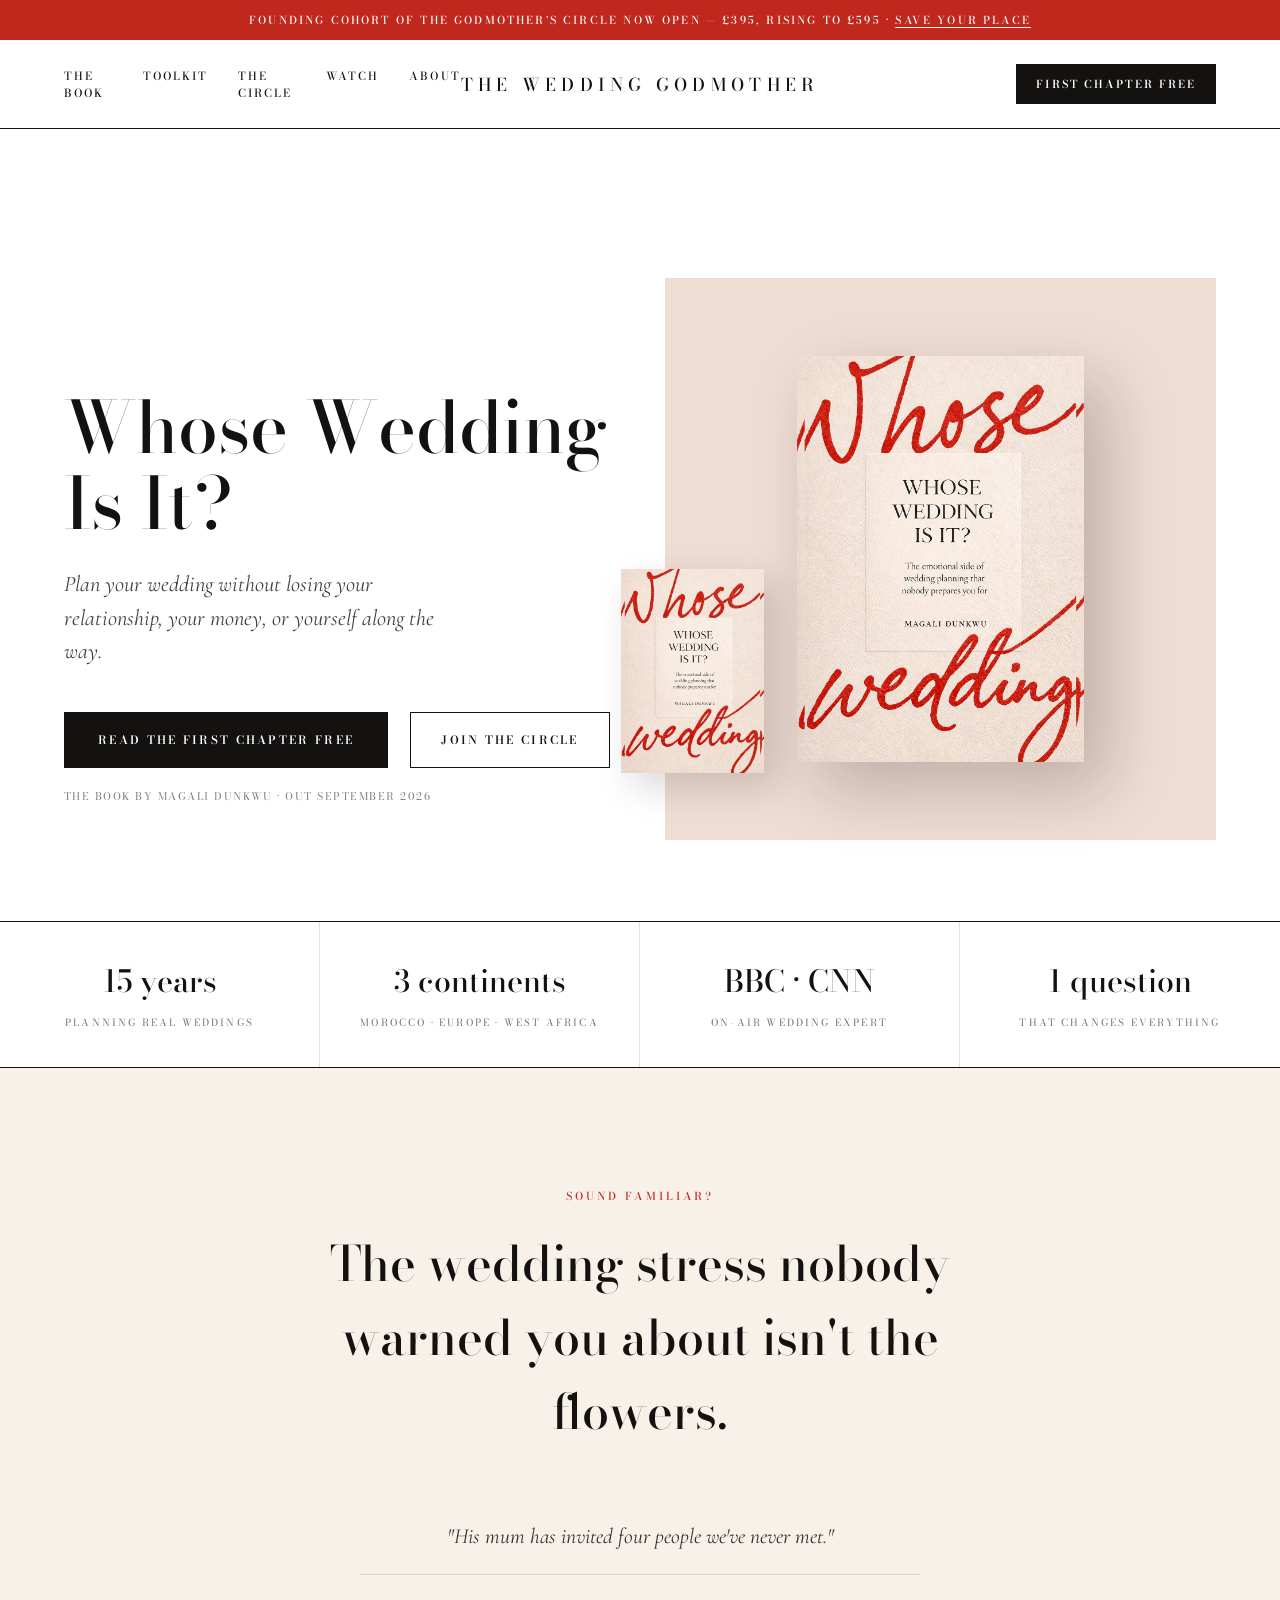
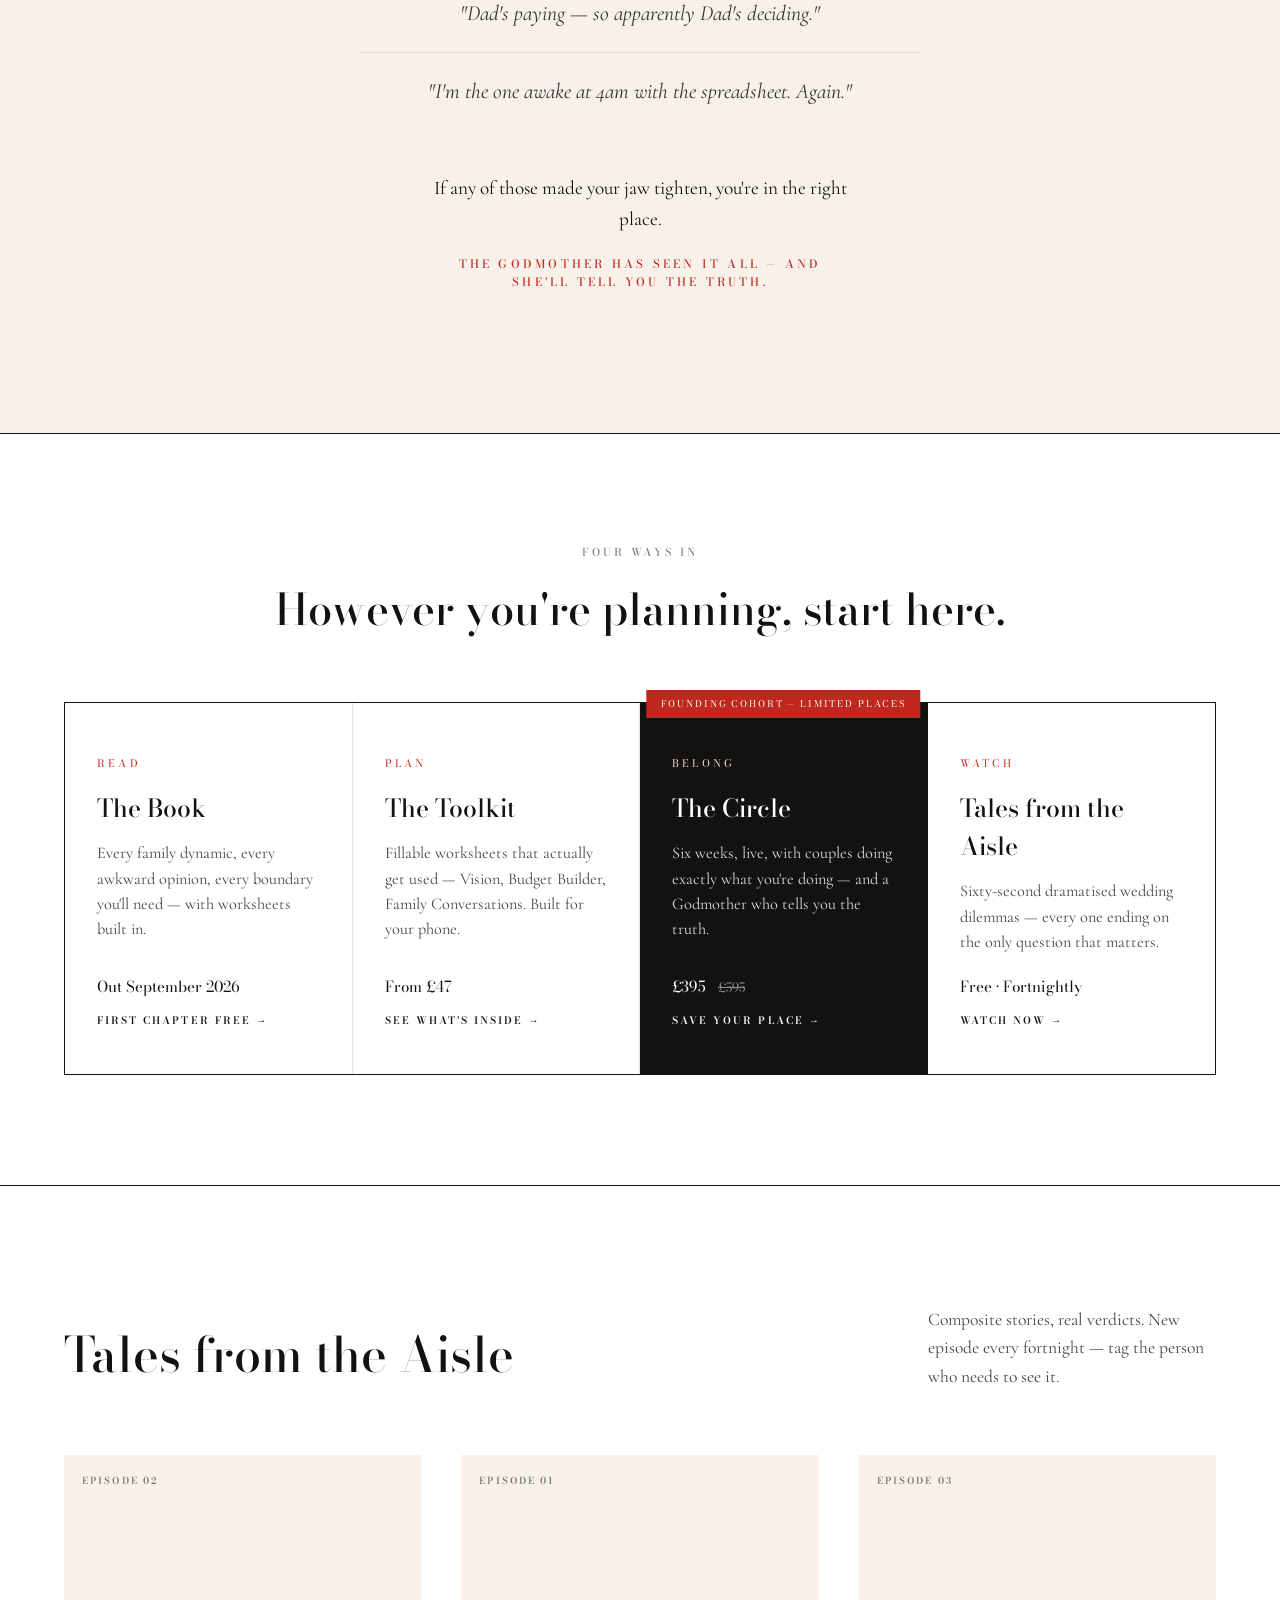
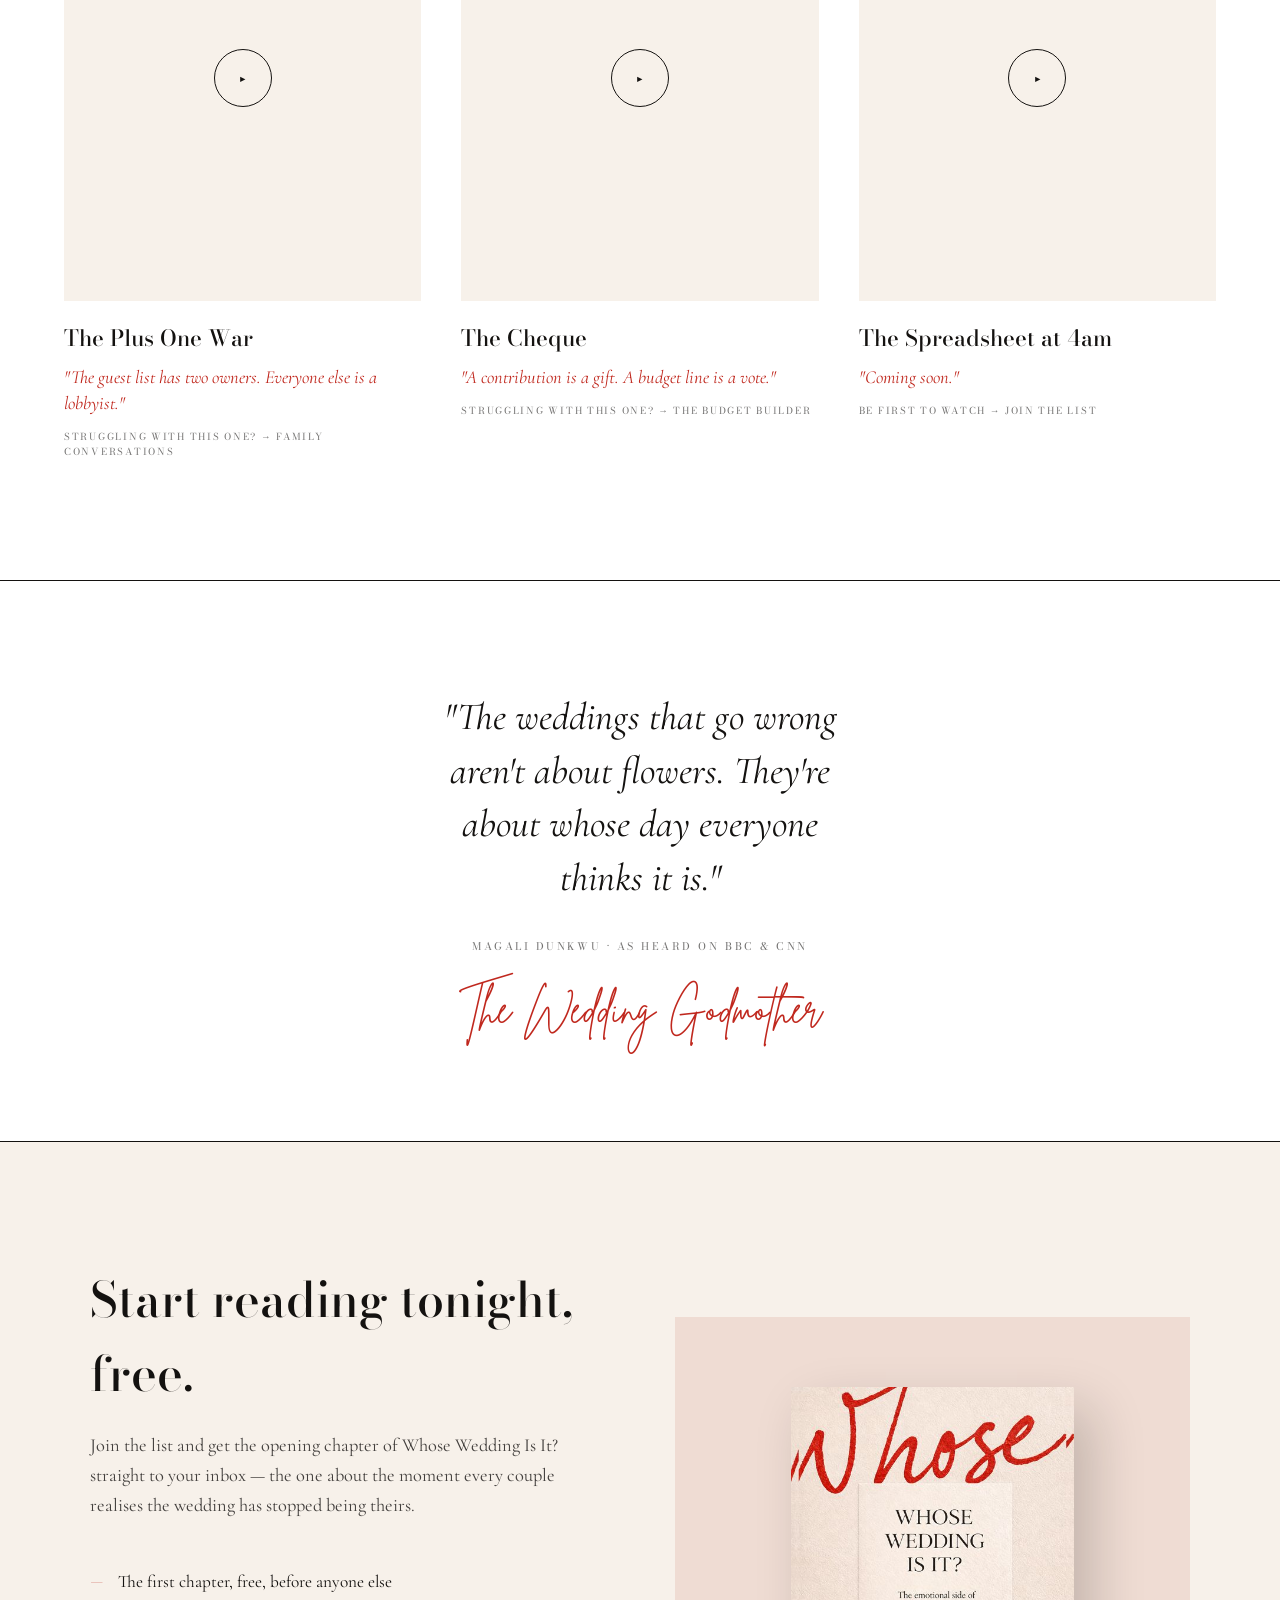
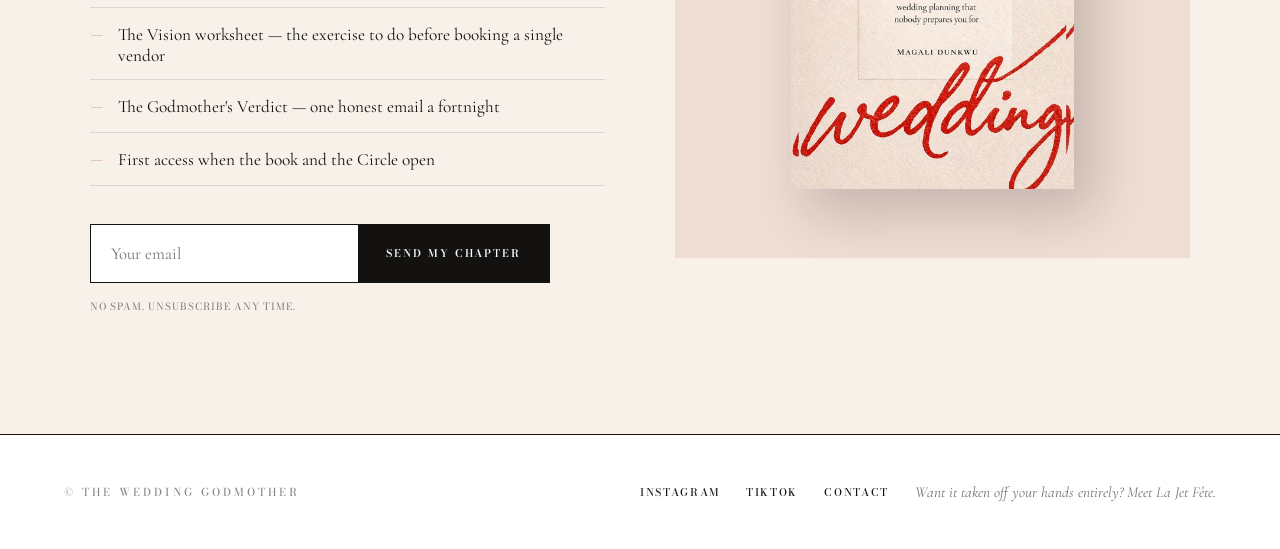
==== index.html @ bf9cc713 "Add files via upload" ====
<!DOCTYPE html>
<html lang="en">
<head>
<meta charset="UTF-8">
<meta name="viewport" content="width=device-width, initial-scale=1.0">
<title>The Wedding Godmother — Whose Wedding Is It?</title>
<meta name="description" content="The emotional side of wedding planning nobody prepares you for. The book, the toolkit and the Circle by Magali Dunkwu — out September 2026.">
<link rel="preconnect" href="https://fonts.googleapis.com"><link rel="preconnect" href="https://fonts.gstatic.com" crossorigin><link href="https://fonts.googleapis.com/css2?family=Bodoni+Moda:ital,opsz,wght@0,6..96,400;0,6..96,500;0,6..96,600;1,6..96,400&family=Cormorant+Garamond:ital,wght@0,300;0,400;0,500;1,400;1,500&display=swap" rel="stylesheet">
<link rel="stylesheet" href="/styles.css">
</head>
<body>
<div class="announce">Founding cohort of The Godmother's Circle now open — £395, rising to £595 · <a href="/circle/">Save your place</a></div>
<nav>
  <button class="hamburger" aria-label="Menu" onclick="document.getElementById('mm').classList.toggle('open')"><span></span><span></span><span></span></button>
  <div class="nav-menu"><a href="/book/">The Book</a><a href="/toolkit/">Toolkit</a><a href="/circle/">The Circle</a><a href="/watch/">Watch</a><a href="/about/">About</a></div>
  <a class="nav-mark" href="/">The Wedding Godmother</a>
  <a class="nav-cta" href="/#capture">First chapter free</a>
</nav>
<div class="mobile-menu" id="mm"><a href="/book/">The Book</a><a href="/toolkit/">Toolkit</a><a href="/circle/">The Circle</a><a href="/watch/">Watch</a><a href="/about/">About</a></div>

<section class="hero" id="book">
  <div class="hero-copy">
    <h1 class="hero-title">Whose Wedding<br>Is It?</h1>
    <span class="hero-benefit">Plan your wedding without losing your relationship, your money, or yourself along the way.</span>
    <div class="hero-cta-row">
      <a class="btn-solid" href="#capture">Read the first chapter free</a>
      <a class="btn-ghost" href="/circle/">Join the Circle</a>
    </div>
    <span class="hero-micro">The book by Magali Dunkwu · Out September 2026</span>
  </div>
  <div class="hero-visual">
    <div class="colour-block">
      <div class="book-flat"><img src="/assets/cover-sm.jpg" alt="" loading="lazy"></div>
      <div class="book-cover"><img src="/assets/cover-lg.jpg" alt="Whose Wedding Is It? by Magali Dunkwu — book cover"></div>
    </div>
  </div>
</section>

<div class="proof">
  <div class="proof-item"><span class="big">15 years</span><span class="small">Planning real weddings</span></div>
  <div class="proof-item"><span class="big">3 continents</span><span class="small">Morocco · Europe · West Africa</span></div>
  <div class="proof-item"><span class="big">BBC · CNN</span><span class="small">On-air wedding expert</span></div>
  <div class="proof-item"><span class="big">1 question</span><span class="small">That changes everything</span></div>
</div>

<section class="problem">
  <span class="label">Sound familiar?</span>
  <h2>The wedding stress nobody warned you about isn't the flowers.</h2>
  <div class="problem-lines">
    <p>"His mum has invited four people we've never met."</p>
    <p>"Dad's paying — so apparently Dad's deciding."</p>
    <p>"I'm the one awake at 4am with the spreadsheet. Again."</p>
  </div>
  <p class="resolve">If any of those made your jaw tighten, you're in the right place. <span class="label resolve-label">The Godmother has seen it all — and she'll tell you the truth.</span></p>
</section>

<section class="doors-wrap" id="doors">
  <div class="doors-head">
    <span class="label">Four ways in</span>
    <h2>However you're planning, start here.</h2>
  </div>
  <div class="doors">
    <a class="door" href="/book/">
      <span class="door-verb">Read</span>
      <h3>The Book</h3>
      <p>Every family dynamic, every awkward opinion, every boundary you'll need — with worksheets built in.</p>
      <span class="door-price">Out September 2026</span>
      <span class="door-cta">First chapter free →</span>
    </a>
    <a class="door" href="/toolkit/">
      <span class="door-verb">Plan</span>
      <h3>The Toolkit</h3>
      <p>Fillable worksheets that actually get used — Vision, Budget Builder, Family Conversations. Built for your phone.</p>
      <span class="door-price">From £47</span>
      <span class="door-cta">See what's inside →</span>
    </a>
    <a class="door featured" href="/circle/">
      <span class="badge">Founding cohort — limited places</span>
      <span class="door-verb">Belong</span>
      <h3>The Circle</h3>
      <p>Six weeks, live, with couples doing exactly what you're doing — and a Godmother who tells you the truth.</p>
      <span class="door-price">£395 <s>£595</s></span>
      <span class="door-cta">Save your place →</span>
    </a>
    <a class="door" href="/watch/">
      <span class="door-verb">Watch</span>
      <h3>Tales from the Aisle</h3>
      <p>Sixty-second dramatised wedding dilemmas — every one ending on the only question that matters.</p>
      <span class="door-price">Free · Fortnightly</span>
      <span class="door-cta">Watch now →</span>
    </a>
  </div>
</section>

<section class="watch" id="watch">
  <div class="watch-head">
    <h2>Tales from the Aisle</h2>
    <p>Composite stories, real verdicts. New episode every fortnight — tag the person who needs to see it.</p>
  </div>
  <div class="episodes" data-episodes data-limit="3">
    <a class="episode" href="/watch/">
      <div class="episode-frame"><span class="ep-tag">Episode 01</span><span class="play">▶</span></div>
      <h3>The Cheque</h3>
      <span class="verdict">"A contribution is a gift. A budget line is a vote."</span>
      <span class="ep-link">Struggling with this one? → The Budget Builder</span>
    </a>
    <a class="episode" href="/watch/">
      <div class="episode-frame"><span class="ep-tag">Episode 02</span><span class="play">▶</span></div>
      <h3>The Plus One War</h3>
      <span class="verdict">"The guest list has two owners. Everyone else is a lobbyist."</span>
      <span class="ep-link">Struggling with this one? → Family Conversations</span>
    </a>
    <a class="episode" href="/watch/">
      <div class="episode-frame"><span class="ep-tag">Episode 03</span><span class="play">▶</span></div>
      <h3>The Spreadsheet at 4am</h3>
      <span class="verdict">"Coming soon."</span>
      <span class="ep-link">Be first to watch → Join the list</span>
    </a>
  </div>
</section>

<section class="quote">
  <blockquote>"The weddings that go wrong aren't about flowers. They're about whose day everyone thinks it is."</blockquote>
  <span class="attr">Magali Dunkwu · As heard on BBC &amp; CNN</span>
  <span class="sig">The Wedding Godmother</span>
</section>

<section class="capture" id="capture">
  <div class="capture-grid">
    <div>
      <h2>Start reading tonight, free.</h2>
      <p class="lead">Join the list and get the opening chapter of Whose Wedding Is It? straight to your inbox — the one about the moment every couple realises the wedding has stopped being theirs.</p>
      <ul class="capture-includes">
        <li>The first chapter, free, before anyone else</li>
        <li>The Vision worksheet — the exercise to do before booking a single vendor</li>
        <li>The Godmother's Verdict — one honest email a fortnight</li>
        <li>First access when the book and the Circle open</li>
      </ul>
      <form class="capture-form" name="chapter-signup" method="POST" data-netlify="true">
        <input type="hidden" name="form-name" value="chapter-signup">
        <input type="email" name="email" placeholder="Your email" aria-label="Email address" required>
        <button type="submit" class="capture-btn">Send my chapter</button>
      </form>
      <div class="capture-micro">No spam. Unsubscribe any time.</div>
    </div>
    <div class="capture-visual">
      <img src="/assets/cover-sm.jpg" alt="Whose Wedding Is It? book cover" loading="lazy">
    </div>
  </div>
</section>

<footer>
  <span class="label">© The Wedding Godmother</span>
  <div class="footer-links">
    <a href="#">Instagram</a>
    <a href="#">TikTok</a>
    <a href="/about/">Contact</a>
    <span class="footer-ljf">Want it taken off your hands entirely? Meet La Jet Fête.</span>
  </div>
</footer>
<script src="/js/episodes.js" defer></script>
</body>
</html>
---- styles.css ----
:root {
  --white: #FFFFFF;
  --paper: #F7F1EA;
  --blush: #EFDCD3;
  --ink: #141210;
  --red: #C0281E;
  --line: rgba(20, 18, 16, 0.12);
}

@font-face {
  font-family: 'Brittany Signature';
  src: url('/assets/BrittanySignature.woff2') format('woff2'),
       url('/assets/BrittanySignature.ttf') format('truetype');
  font-weight: 400;
  font-style: normal;
  font-display: swap;
}

* { margin: 0; padding: 0; box-sizing: border-box; }
html { scroll-behavior: smooth; }

body {
  background: var(--white);
  color: var(--ink);
  font-family: 'Cormorant Garamond', serif;
  font-size: 1.05rem;
  -webkit-font-smoothing: antialiased;
}

.label {
  font-family: 'Bodoni Moda', serif;
  text-transform: uppercase;
  letter-spacing: 0.28em;
  font-size: 0.68rem;
  font-weight: 500;
}

.script { font-family: 'Brittany Signature', cursive; color: var(--red); }

/* ANNOUNCEMENT BAR */
.announce {
  background: var(--red);
  color: var(--white);
  text-align: center;
  padding: 12px 5vw;
  font-family: 'Bodoni Moda', serif;
  font-size: 0.68rem;
  letter-spacing: 0.2em;
  text-transform: uppercase;
  font-weight: 500;
}

.announce a { color: var(--white); text-decoration: underline; text-underline-offset: 3px; }

/* NAV */
nav {
  display: grid;
  grid-template-columns: 1fr auto 1fr;
  align-items: center;
  padding: 24px 5vw;
  border-bottom: 1px solid var(--ink);
  background: var(--white);
  position: sticky;
  top: 0;
  z-index: 100;
}

.nav-menu { display: flex; gap: 30px; }

.nav-menu a {
  font-family: 'Bodoni Moda', serif;
  color: var(--ink);
  text-decoration: none;
  font-size: 0.7rem;
  font-weight: 500;
  letter-spacing: 0.18em;
  text-transform: uppercase;
}

.nav-menu a:hover, .nav-menu a.active { color: var(--red); }

.nav-mark {
  font-family: 'Bodoni Moda', serif;
  font-size: 1.1rem;
  letter-spacing: 0.3em;
  text-transform: uppercase;
  font-weight: 500;
  text-align: center;
  white-space: nowrap;
  color: var(--ink);
  text-decoration: none;
}

.nav-cta {
  justify-self: end;
  font-family: 'Bodoni Moda', serif;
  font-size: 0.68rem;
  font-weight: 600;
  letter-spacing: 0.18em;
  text-transform: uppercase;
  color: var(--white);
  background: var(--ink);
  text-decoration: none;
  padding: 12px 20px;
  transition: background 0.25s ease;
}

.nav-cta:hover { background: var(--red); }

.hamburger {
  display: none;
  background: none;
  border: none;
  cursor: pointer;
  padding: 8px;
  justify-self: start;
}

.hamburger span {
  display: block;
  width: 22px;
  height: 1.5px;
  background: var(--ink);
  margin: 5px 0;
}

.mobile-menu {
  display: none;
  border-bottom: 1px solid var(--ink);
  background: var(--white);
}

.mobile-menu.open { display: block; }

.mobile-menu a {
  display: block;
  padding: 18px 5vw;
  font-family: 'Bodoni Moda', serif;
  font-size: 0.75rem;
  letter-spacing: 0.2em;
  text-transform: uppercase;
  color: var(--ink);
  text-decoration: none;
  border-bottom: 1px solid var(--line);
}

@media (max-width: 900px) {
  .nav-menu { display: none; }
  .hamburger { display: block; }
  nav { grid-template-columns: auto 1fr auto; gap: 14px; }
  .nav-mark { font-size: 0.85rem; letter-spacing: 0.2em; }
  .nav-cta { font-size: 0.6rem; padding: 10px 14px; }
}

/* BUTTONS */
.btn-solid {
  display: inline-block;
  background: var(--ink);
  color: var(--white);
  text-decoration: none;
  font-family: 'Bodoni Moda', serif;
  font-size: 0.72rem;
  font-weight: 600;
  letter-spacing: 0.2em;
  text-transform: uppercase;
  padding: 19px 34px;
  border: none;
  cursor: pointer;
  transition: background 0.25s ease;
}

.btn-solid:hover { background: var(--red); }

.btn-ghost {
  display: inline-block;
  color: var(--ink);
  text-decoration: none;
  font-family: 'Bodoni Moda', serif;
  font-size: 0.72rem;
  font-weight: 600;
  letter-spacing: 0.2em;
  text-transform: uppercase;
  padding: 18px 30px;
  border: 1px solid var(--ink);
  transition: all 0.25s ease;
}

.btn-ghost:hover { border-color: var(--red); color: var(--red); }

/* HERO (homepage) */
.hero {
  display: grid;
  grid-template-columns: 1fr 1fr;
  min-height: 88vh;
  padding: 5vh 5vw 9vh;
  gap: 50px;
  align-items: end;
}

@media (max-width: 900px) {
  .hero { grid-template-columns: 1fr; align-items: start; padding-top: 7vh; min-height: unset; }
  .hero-visual { order: -1; }
}

.hero-copy { padding-bottom: 4vh; }

h1.hero-title {
  font-family: 'Bodoni Moda', serif;
  font-weight: 500;
  font-size: clamp(2.7rem, 5.6vw, 5.2rem);
  line-height: 1.06;
}

.hero-benefit {
  display: block;
  margin-top: 26px;
  max-width: 38ch;
  font-style: italic;
  font-size: 1.4rem;
  line-height: 1.5;
  color: rgba(20,18,16,0.8);
}

.hero-cta-row {
  display: flex;
  align-items: center;
  gap: 22px;
  margin-top: 44px;
  flex-wrap: wrap;
}

.hero-micro {
  display: block;
  margin-top: 20px;
  font-family: 'Bodoni Moda', serif;
  font-size: 0.66rem;
  letter-spacing: 0.14em;
  text-transform: uppercase;
  color: rgba(20,18,16,0.55);
}

.hero-visual { position: relative; display: flex; justify-content: center; align-items: center; }

.colour-block {
  background: var(--blush);
  width: 100%;
  aspect-ratio: 1/1.02;
  display: flex;
  justify-content: center;
  align-items: center;
  position: relative;
}

.book-cover { width: 52%; box-shadow: 22px 26px 60px rgba(20,18,16,0.22); }
.book-cover img { width: 100%; display: block; }

.book-flat {
  position: absolute;
  width: 26%;
  left: -8%;
  bottom: 12%;
  box-shadow: 12px 14px 34px rgba(20,18,16,0.16);
  background: var(--white);
}

.book-flat img { width: 100%; display: block; }

@media (max-width: 900px) { .book-flat { display: none; } }

/* PROOF STRIP */
.proof {
  border-top: 1px solid var(--ink);
  display: grid;
  grid-template-columns: repeat(4, 1fr);
}

@media (max-width: 800px) { .proof { grid-template-columns: 1fr 1fr; } }

.proof-item {
  padding: 36px 30px;
  border-right: 1px solid var(--line);
  text-align: center;
}

.proof-item:last-child { border-right: none; }
@media (max-width: 800px) { .proof-item:nth-child(2) { border-right: none; } .proof-item:nth-child(1), .proof-item:nth-child(2) { border-bottom: 1px solid var(--line); } }

.proof-item .big {
  font-family: 'Bodoni Moda', serif;
  font-size: 1.9rem;
  font-weight: 500;
  display: block;
  margin-bottom: 6px;
}

.proof-item .small {
  font-family: 'Bodoni Moda', serif;
  font-size: 0.62rem;
  letter-spacing: 0.22em;
  text-transform: uppercase;
  color: rgba(20,18,16,0.6);
}

/* PROBLEM */
.problem {
  border-top: 1px solid var(--ink);
  padding: 120px 5vw;
  text-align: center;
  background: var(--paper);
}

.problem .label { color: var(--red); display: block; margin-bottom: 22px; }

.problem h2 {
  font-family: 'Bodoni Moda', serif;
  font-weight: 500;
  font-size: clamp(2rem, 3.8vw, 3.2rem);
  max-width: 22ch;
  margin: 0 auto 50px;
}

.problem-lines { max-width: 560px; margin: 0 auto; }

.problem-lines p {
  font-style: italic;
  font-size: 1.35rem;
  line-height: 1.5;
  padding: 22px 0;
  border-bottom: 1px solid var(--line);
  color: rgba(20,18,16,0.85);
}

.problem-lines p:last-child { border-bottom: none; }

.problem .resolve {
  margin-top: 44px;
  font-size: 1.2rem;
  max-width: 46ch;
  margin-left: auto;
  margin-right: auto;
  line-height: 1.6;
}

.problem .resolve-label {
  display: block;
  font-family: 'Bodoni Moda', serif;
  font-size: 0.72rem;
  letter-spacing: 0.28em;
  text-transform: uppercase;
  color: var(--red);
  margin-top: 20px;
}

/* DOORS */
.doors-wrap { border-top: 1px solid var(--ink); padding: 110px 5vw; }

.doors-head { text-align: center; margin-bottom: 60px; }
.doors-head .label { display: block; margin-bottom: 16px; color: rgba(20,18,16,0.55); }
.doors-head h2 {
  font-family: 'Bodoni Moda', serif;
  font-weight: 500;
  font-size: clamp(1.9rem, 3.4vw, 2.9rem);
}

.doors {
  display: grid;
  grid-template-columns: repeat(4, 1fr);
  border: 1px solid var(--ink);
}

@media (max-width: 900px) { .doors { grid-template-columns: 1fr 1fr; } }
@media (max-width: 560px) { .doors { grid-template-columns: 1fr; } }

.door {
  padding: 52px 32px 46px;
  border-right: 1px solid var(--line);
  text-decoration: none;
  color: var(--ink);
  display: flex;
  flex-direction: column;
  min-height: 360px;
  transition: background 0.3s ease;
  position: relative;
}

.door:last-child { border-right: none; }
@media (max-width: 900px) { .door { border-bottom: 1px solid var(--line); } }
.door:hover { background: var(--paper); }

.door.featured { background: var(--ink); color: var(--white); }
.door.featured:hover { background: #241F1B; }
.door.featured .door-verb { color: var(--blush); }
.door.featured p { color: rgba(255,255,255,0.85); }

.door .badge {
  position: absolute;
  top: -13px;
  left: 50%;
  transform: translateX(-50%);
  background: var(--red);
  color: var(--white);
  font-family: 'Bodoni Moda', serif;
  font-size: 0.58rem;
  letter-spacing: 0.2em;
  text-transform: uppercase;
  padding: 7px 14px;
  white-space: nowrap;
}

.door .door-verb {
  font-family: 'Bodoni Moda', serif;
  font-size: 0.66rem;
  letter-spacing: 0.3em;
  text-transform: uppercase;
  color: var(--red);
  margin-bottom: 18px;
}

.door h3 {
  font-family: 'Bodoni Moda', serif;
  font-weight: 500;
  font-size: 1.55rem;
  margin-bottom: 14px;
}

.door p { font-size: 1.02rem; line-height: 1.55; color: rgba(20,18,16,0.78); flex-grow: 1; }

.door .door-price { font-family: 'Bodoni Moda', serif; font-size: 0.95rem; margin-top: 20px; }
.door .door-price s { opacity: 0.5; margin-left: 8px; font-size: 0.8rem; }

.door .door-cta {
  margin-top: 14px;
  font-family: 'Bodoni Moda', serif;
  font-size: 0.64rem;
  font-weight: 600;
  letter-spacing: 0.2em;
  text-transform: uppercase;
}

.door:hover .door-cta { color: var(--red); }
.door.featured:hover .door-cta { color: var(--blush); }

/* WATCH */
section.watch { border-top: 1px solid var(--ink); padding: 120px 5vw; }

.watch-head {
  display: flex;
  justify-content: space-between;
  align-items: flex-end;
  gap: 30px;
  flex-wrap: wrap;
  margin-bottom: 64px;
}

.watch-head h2 {
  font-family: 'Bodoni Moda', serif;
  font-weight: 500;
  font-size: clamp(2.1rem, 3.8vw, 3.2rem);
}

.watch-head p { max-width: 36ch; font-size: 1.1rem; line-height: 1.6; color: rgba(20,18,16,0.78); }

.episodes { display: grid; grid-template-columns: repeat(3, 1fr); gap: 40px; }
@media (max-width: 900px) { .episodes { grid-template-columns: 1fr; } }

.episode { text-decoration: none; color: var(--ink); }

.episode-frame {
  aspect-ratio: 4/5;
  background: var(--paper);
  display: flex;
  align-items: center;
  justify-content: center;
  margin-bottom: 20px;
  position: relative;
  transition: background 0.3s ease;
}

.episode:hover .episode-frame { background: var(--blush); }

.episode-frame .play {
  width: 58px; height: 58px;
  border: 1px solid var(--ink);
  border-radius: 50%;
  display: flex;
  align-items: center;
  justify-content: center;
  font-size: 0.7rem;
}

.episode-frame .ep-tag {
  position: absolute;
  top: 18px; left: 18px;
  font-family: 'Bodoni Moda', serif;
  font-size: 0.6rem;
  letter-spacing: 0.22em;
  text-transform: uppercase;
  font-weight: 600;
  color: rgba(20,18,16,0.55);
}

.episode h3 {
  font-family: 'Bodoni Moda', serif;
  font-weight: 500;
  font-size: 1.4rem;
  margin-bottom: 10px;
}

.episode .verdict {
  font-style: italic;
  font-size: 1.15rem;
  color: var(--red);
  line-height: 1.4;
  display: block;
}

.episode .ep-link {
  display: inline-block;
  margin-top: 12px;
  font-family: 'Bodoni Moda', serif;
  font-size: 0.6rem;
  letter-spacing: 0.18em;
  text-transform: uppercase;
  color: rgba(20,18,16,0.6);
}

/* QUOTE */
.quote { border-top: 1px solid var(--ink); padding: 110px 5vw; text-align: center; }

.quote blockquote {
  font-style: italic;
  font-weight: 400;
  font-size: clamp(1.6rem, 3vw, 2.4rem);
  line-height: 1.4;
  max-width: 26ch;
  margin: 0 auto 28px;
}

.quote .attr {
  font-family: 'Bodoni Moda', serif;
  font-size: 0.66rem;
  letter-spacing: 0.24em;
  text-transform: uppercase;
  color: rgba(20,18,16,0.6);
}

.quote .sig {
  display: block;
  font-family: 'Brittany Signature', cursive;
  font-size: 2.6rem;
  color: var(--red);
  margin-top: 34px;
  line-height: 1;
}

/* CAPTURE */
section.capture { border-top: 1px solid var(--ink); background: var(--paper); padding: 120px 5vw; }

.capture-grid {
  display: grid;
  grid-template-columns: 1fr 1fr;
  gap: 70px;
  max-width: 1100px;
  margin: 0 auto;
  align-items: center;
}

@media (max-width: 900px) { .capture-grid { grid-template-columns: 1fr; } }

.capture h2 {
  font-family: 'Bodoni Moda', serif;
  font-weight: 500;
  font-size: clamp(2rem, 3.8vw, 3.2rem);
  margin-bottom: 20px;
}

.capture .lead { font-size: 1.15rem; line-height: 1.65; color: rgba(20,18,16,0.8); margin-bottom: 34px; }

.capture-includes { list-style: none; margin-bottom: 38px; }

.capture-includes li {
  padding: 13px 0;
  border-bottom: 1px solid var(--line);
  font-size: 1.08rem;
  display: flex;
  gap: 14px;
  align-items: baseline;
}

.capture-includes li::before { content: '—'; color: var(--red); font-family: 'Bodoni Moda', serif; }

.capture-form { display: flex; border: 1px solid var(--ink); background: var(--white); max-width: 460px; }

.capture-form input {
  flex-grow: 1;
  border: none;
  background: transparent;
  padding: 18px 20px;
  font-family: 'Cormorant Garamond', serif;
  font-size: 1.05rem;
  color: var(--ink);
  min-width: 0;
}

.capture-form input:focus { outline: 2px solid var(--red); outline-offset: -2px; }

.capture-form button {
  border: none;
  background: var(--ink);
  color: var(--white);
  padding: 0 28px;
  font-family: 'Bodoni Moda', serif;
  font-size: 0.66rem;
  font-weight: 600;
  letter-spacing: 0.18em;
  text-transform: uppercase;
  cursor: pointer;
  transition: background 0.25s ease;
  white-space: nowrap;
}

.capture-form button:hover { background: var(--red); }

.capture-micro {
  margin-top: 16px;
  font-family: 'Bodoni Moda', serif;
  letter-spacing: 0.1em;
  font-size: 0.62rem;
  text-transform: uppercase;
  color: rgba(20,18,16,0.55);
}

.capture-visual {
  background: var(--blush);
  aspect-ratio: 1/1.05;
  display: flex;
  justify-content: center;
  align-items: center;
}

.capture-visual img { width: 55%; box-shadow: 18px 22px 50px rgba(20,18,16,0.2); }

/* PAGE HEADERS (inner pages) */
.page-head {
  padding: 90px 5vw 70px;
  text-align: center;
  border-bottom: 1px solid var(--ink);
}

.page-head .label { color: var(--red); display: block; margin-bottom: 18px; }

.page-head h1 {
  font-family: 'Bodoni Moda', serif;
  font-weight: 500;
  font-size: clamp(2.4rem, 5vw, 4.2rem);
  line-height: 1.08;
  max-width: 18ch;
  margin: 0 auto;
}

.page-head .sub {
  display: block;
  margin: 24px auto 0;
  max-width: 44ch;
  font-style: italic;
  font-size: 1.3rem;
  line-height: 1.5;
  color: rgba(20,18,16,0.78);
}

/* GENERIC CONTENT SECTIONS */
.content-split {
  display: grid;
  grid-template-columns: 1fr 1fr;
  gap: 70px;
  padding: 100px 5vw;
  align-items: center;
  max-width: 1200px;
  margin: 0 auto;
}

@media (max-width: 900px) { .content-split { grid-template-columns: 1fr; gap: 44px; } }

.content-split h2 {
  font-family: 'Bodoni Moda', serif;
  font-weight: 500;
  font-size: clamp(1.8rem, 3.2vw, 2.6rem);
  margin-bottom: 22px;
}

.content-split p { font-size: 1.15rem; line-height: 1.7; color: rgba(20,18,16,0.82); }
.content-split p + p { margin-top: 16px; }

.content-visual {
  background: var(--blush);
  aspect-ratio: 1/1.05;
  display: flex;
  justify-content: center;
  align-items: center;
}

.content-visual img { width: 55%; box-shadow: 18px 22px 50px rgba(20,18,16,0.2); }

/* LIST BLOCKS (toolkit worksheets, circle weeks) */
.list-block { padding: 100px 5vw; border-top: 1px solid var(--ink); max-width: 900px; margin: 0 auto; }

.list-block > .label { display: block; text-align: center; color: rgba(20,18,16,0.55); margin-bottom: 16px; }

.list-block h2 {
  font-family: 'Bodoni Moda', serif;
  font-weight: 500;
  font-size: clamp(1.9rem, 3.4vw, 2.8rem);
  text-align: center;
  margin-bottom: 56px;
}

.item-row {
  display: grid;
  grid-template-columns: auto 1fr;
  gap: 30px;
  padding: 30px 0;
  border-bottom: 1px solid var(--line);
  align-items: baseline;
}

.item-row .num {
  font-family: 'Bodoni Moda', serif;
  font-size: 0.7rem;
  letter-spacing: 0.24em;
  color: var(--red);
}

.item-row h3 {
  font-family: 'Bodoni Moda', serif;
  font-weight: 500;
  font-size: 1.35rem;
  margin-bottom: 8px;
}

.item-row p { font-size: 1.08rem; line-height: 1.6; color: rgba(20,18,16,0.78); }

/* CTA BAND */
.cta-band {
  border-top: 1px solid var(--ink);
  background: var(--ink);
  color: var(--white);
  text-align: center;
  padding: 90px 5vw;
}

.cta-band h2 {
  font-family: 'Bodoni Moda', serif;
  font-weight: 500;
  font-size: clamp(1.8rem, 3.4vw, 2.8rem);
  margin-bottom: 14px;
}

.cta-band p { font-size: 1.15rem; color: rgba(255,255,255,0.8); margin-bottom: 36px; }

.cta-band .btn-solid { background: var(--white); color: var(--ink); }
.cta-band .btn-solid:hover { background: var(--red); color: var(--white); }

/* FOOTER */
footer {
  border-top: 1px solid var(--ink);
  padding: 48px 5vw;
  display: flex;
  justify-content: space-between;
  align-items: center;
  flex-wrap: wrap;
  gap: 20px;
}

footer .label { color: rgba(20,18,16,0.5); }

.footer-links { display: flex; gap: 26px; align-items: center; flex-wrap: wrap; }

.footer-links a {
  font-family: 'Bodoni Moda', serif;
  font-size: 0.66rem;
  font-weight: 500;
  color: var(--ink);
  text-decoration: none;
  letter-spacing: 0.16em;
  text-transform: uppercase;
}

.footer-ljf { font-style: italic; font-size: 0.95rem; color: rgba(20,18,16,0.6); }

@media (prefers-reduced-motion: reduce) {
  * { transition: none !important; scroll-behavior: auto !important; }
}
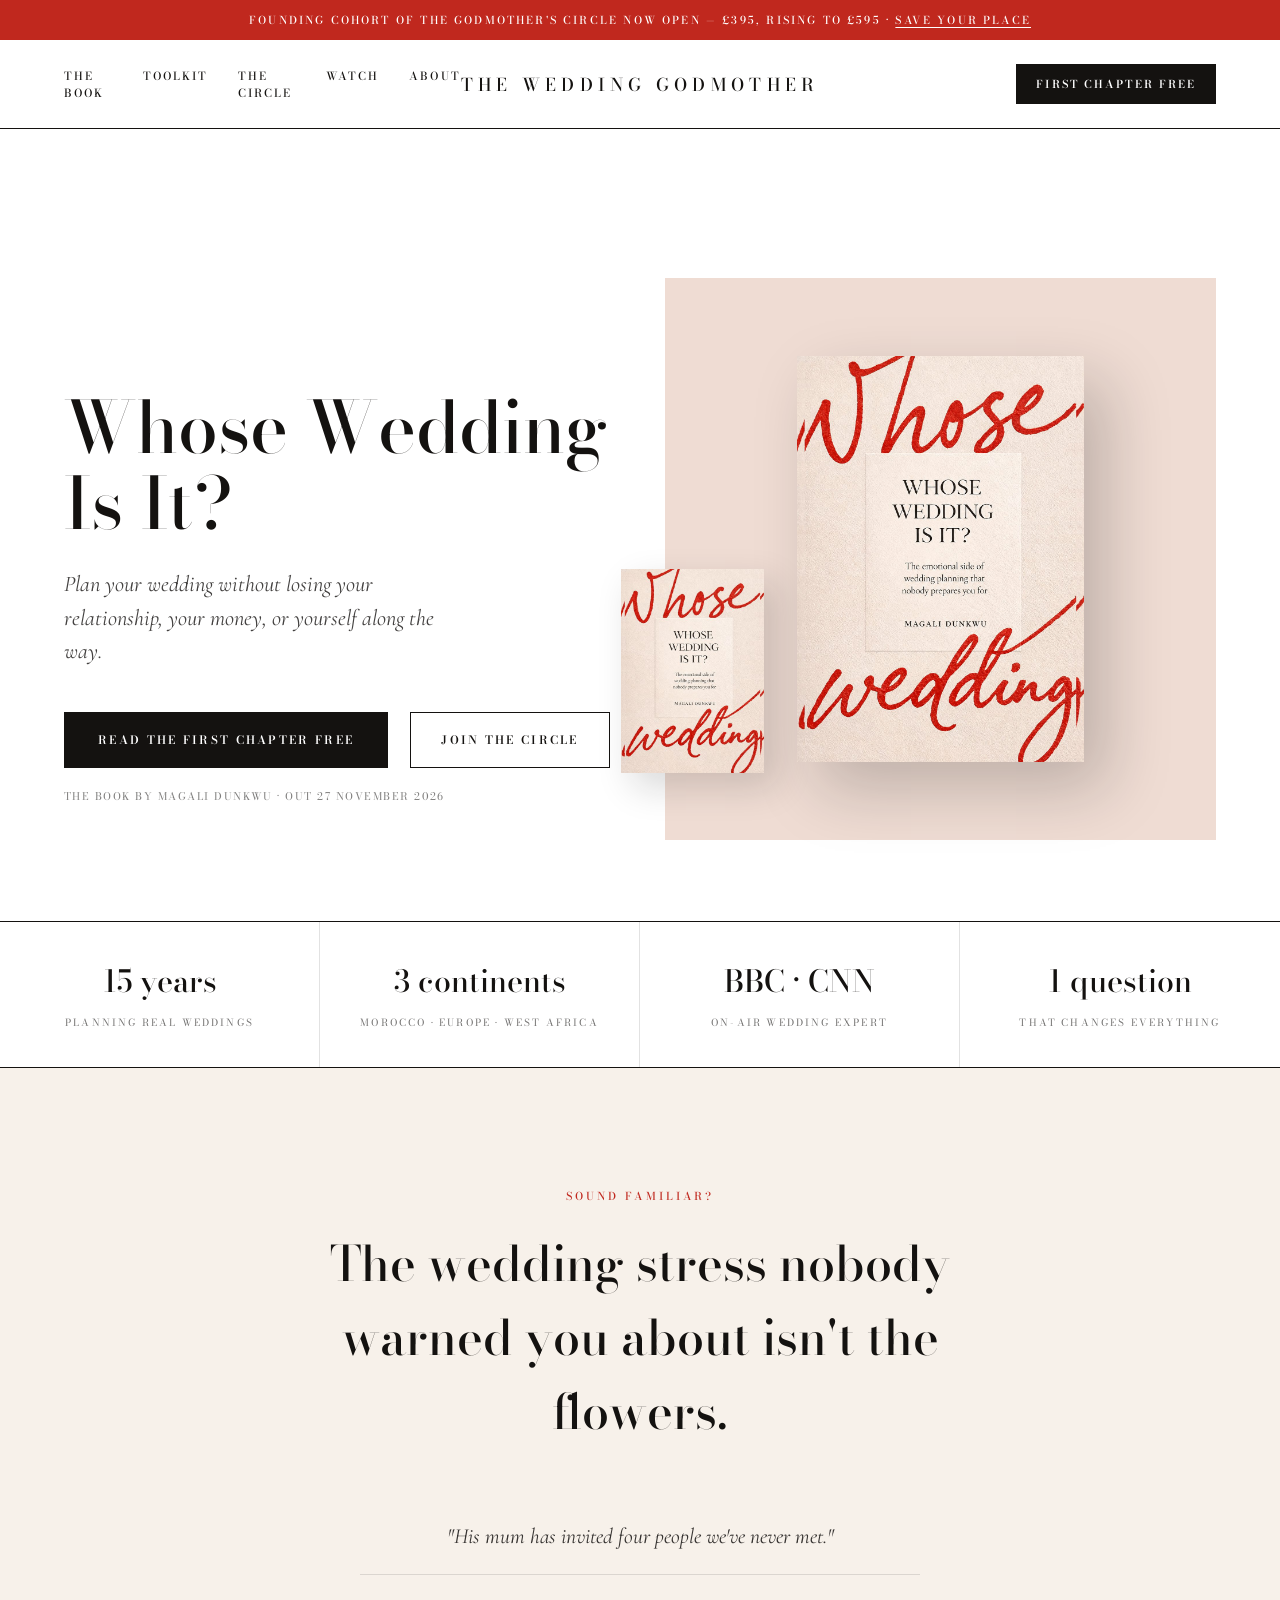
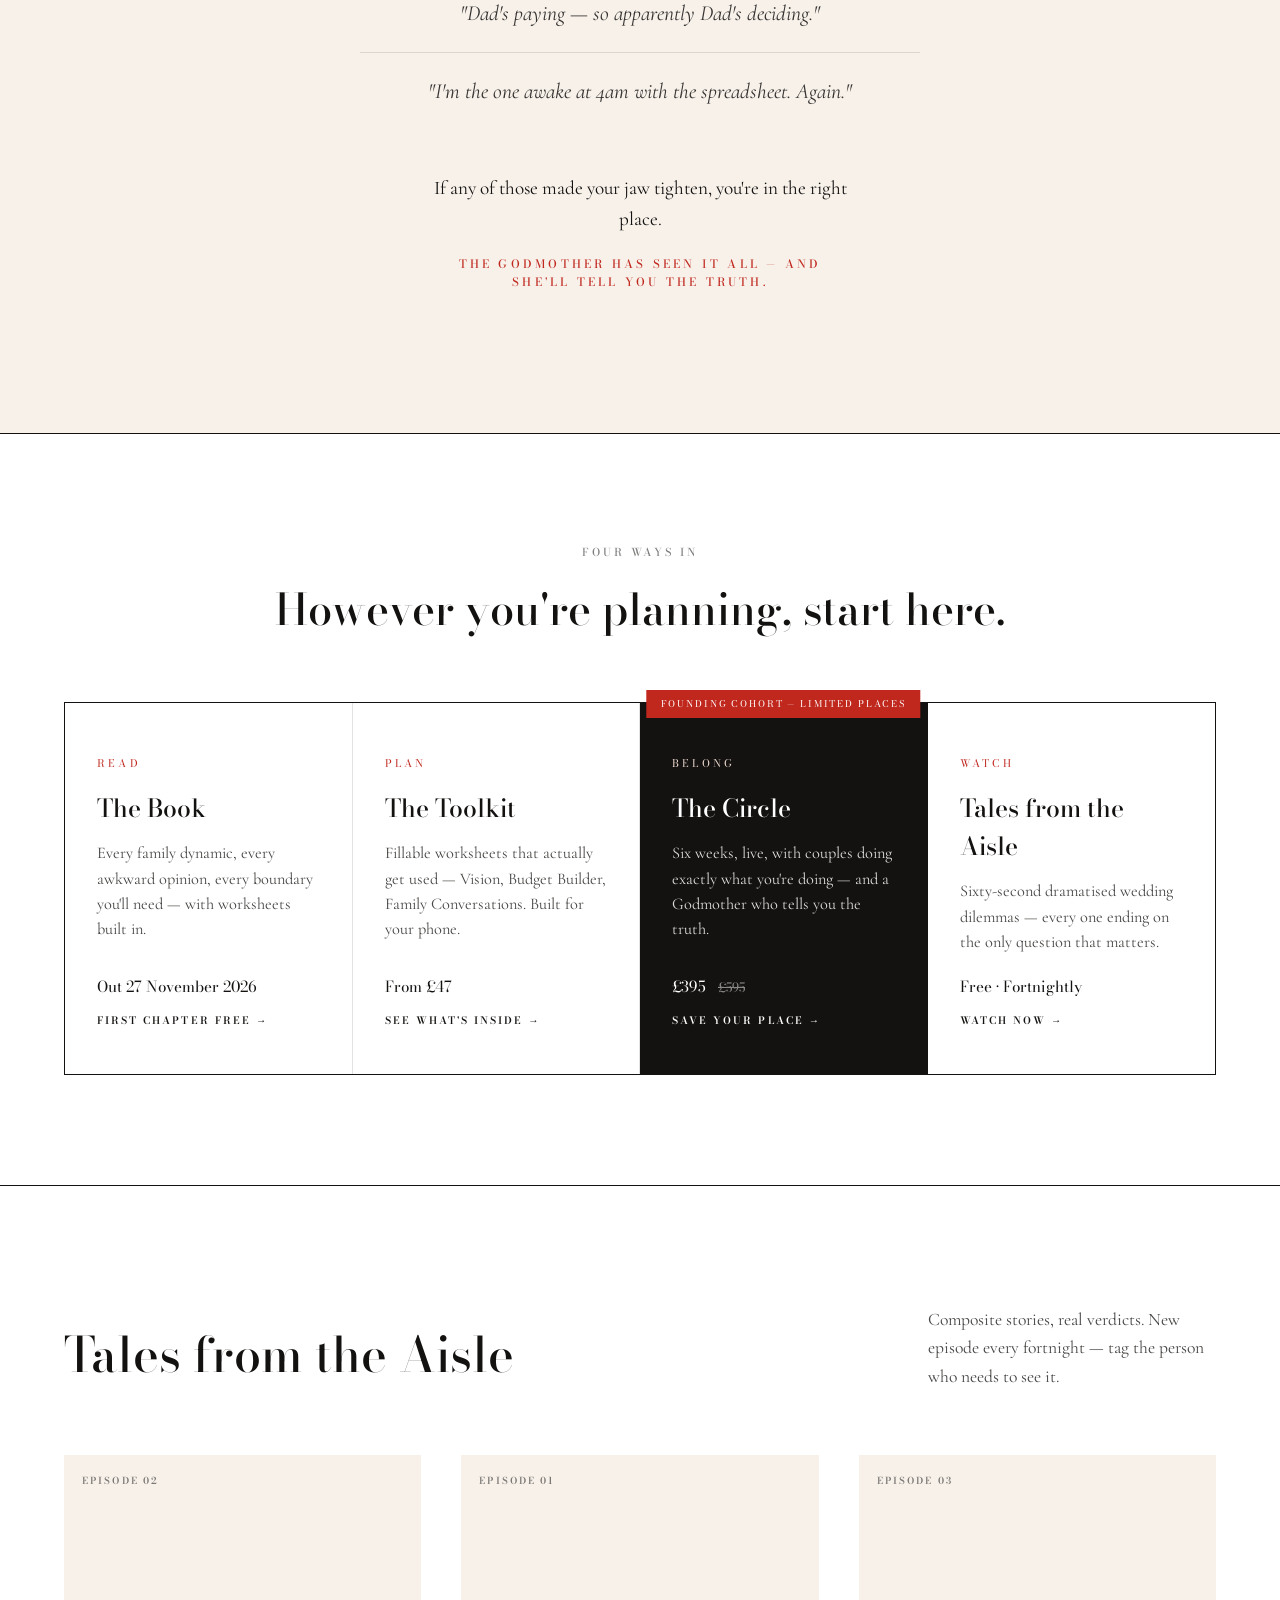
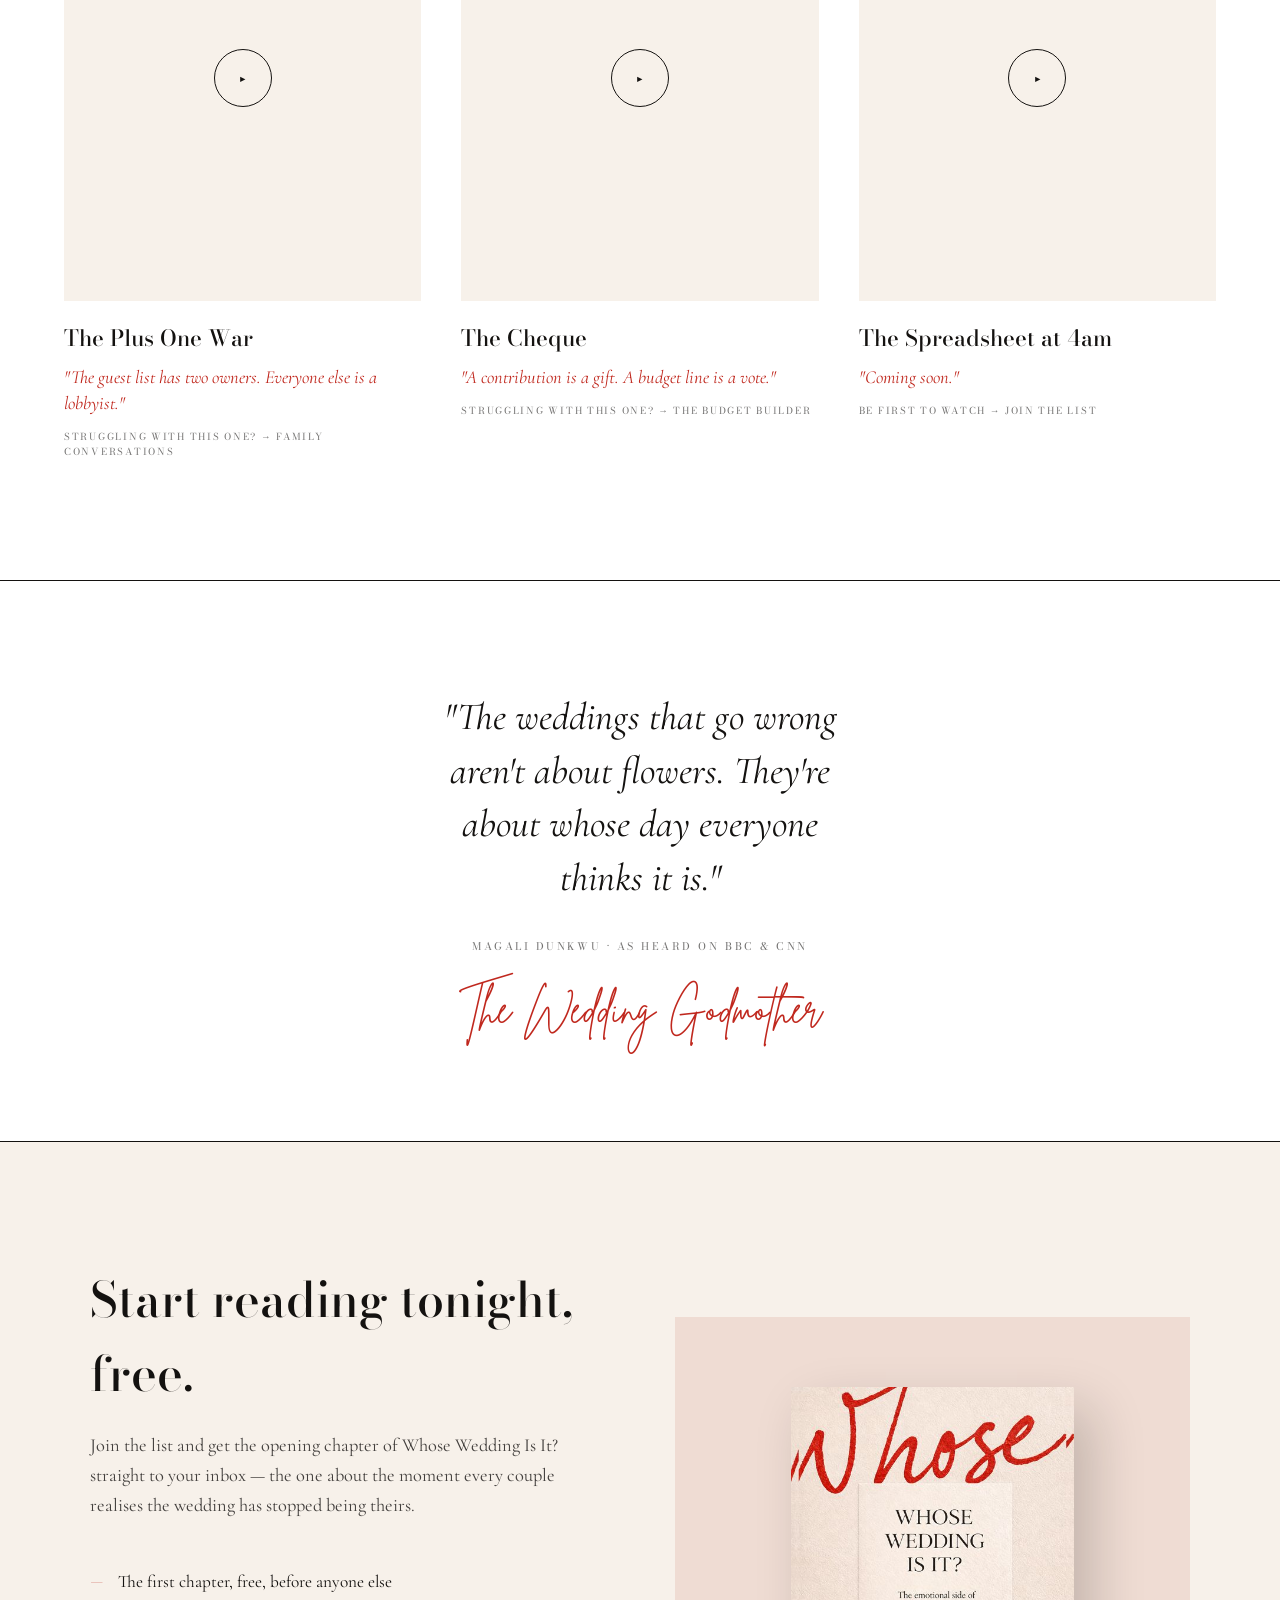
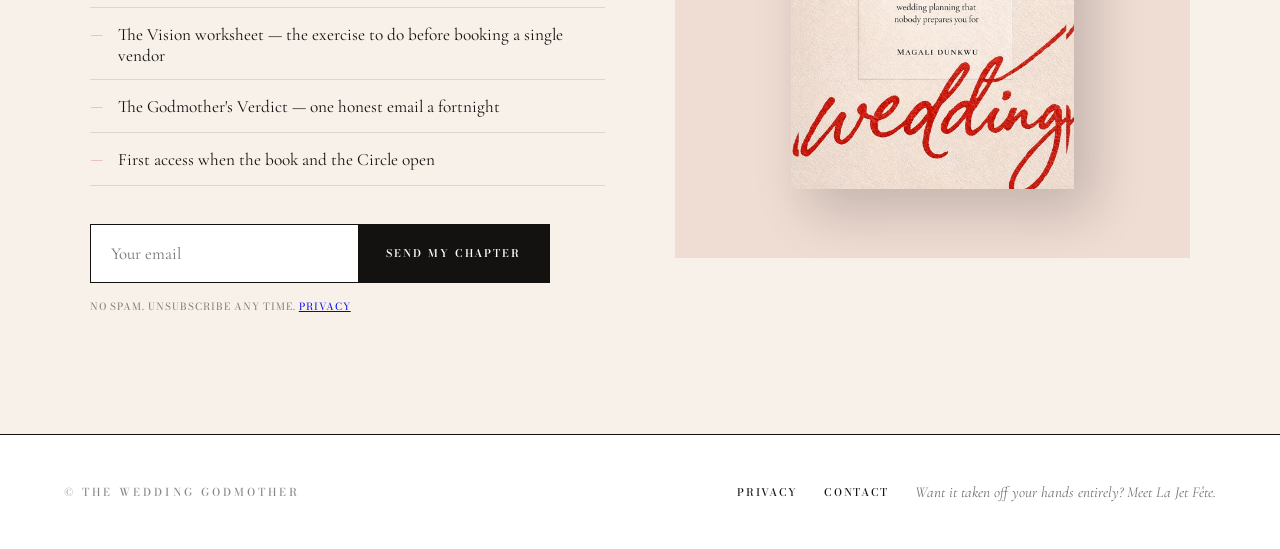
==== commit 994d1e37: "Pre-podcast fixes: restore About page, privacy page, release date, Circle bookings copy, share previ" ====
--- a/index.html
+++ b/index.html
@@ -4,12 +4,21 @@
 <meta charset="UTF-8">
 <meta name="viewport" content="width=device-width, initial-scale=1.0">
 <title>The Wedding Godmother — Whose Wedding Is It?</title>
-<meta name="description" content="The emotional side of wedding planning nobody prepares you for. The book, the toolkit and the Circle by Magali Dunkwu — out September 2026.">
+<meta name="description" content="The emotional side of wedding planning nobody prepares you for. The book, the toolkit and the Circle by Magali Dunkwu — out 27 November 2026.">
+<meta property="og:type" content="website">
+<meta property="og:title" content="The Wedding Godmother — Whose Wedding Is It?">
+<meta property="og:description" content="The emotional side of wedding planning nobody prepares you for. The book, the toolkit and the Circle by Magali Dunkwu — out 27 November 2026.">
+<meta property="og:url" content="https://weddinggodmother.co.uk/">
+<meta property="og:image" content="https://weddinggodmother.co.uk/assets/cover-lg.jpg">
+<meta name="twitter:card" content="summary_large_image">
 <link rel="preconnect" href="https://fonts.googleapis.com"><link rel="preconnect" href="https://fonts.gstatic.com" crossorigin><link href="https://fonts.googleapis.com/css2?family=Bodoni+Moda:ital,opsz,wght@0,6..96,400;0,6..96,500;0,6..96,600;1,6..96,400&family=Cormorant+Garamond:ital,wght@0,300;0,400;0,500;1,400;1,500&display=swap" rel="stylesheet">
 <link rel="stylesheet" href="/styles.css">
 </head>
 <body>
-<div class="announce">Founding cohort of The Godmother's Circle now open — £395, rising to £595 · <a href="/circle/">Save your place</a></div>
+<div class="announce" data-content-block="announcement">
+  <span data-content="announcement_text">Founding cohort of The Godmother's Circle now open — £395, rising to £595</span> ·
+  <a href="/circle/" data-content="announcement_link_text">Save your place</a>
+</div>
 <nav>
   <button class="hamburger" aria-label="Menu" onclick="document.getElementById('mm').classList.toggle('open')"><span></span><span></span><span></span></button>
   <div class="nav-menu"><a href="/book/">The Book</a><a href="/toolkit/">Toolkit</a><a href="/circle/">The Circle</a><a href="/watch/">Watch</a><a href="/about/">About</a></div>
@@ -26,7 +35,7 @@
       <a class="btn-solid" href="#capture">Read the first chapter free</a>
       <a class="btn-ghost" href="/circle/">Join the Circle</a>
     </div>
-    <span class="hero-micro">The book by Magali Dunkwu · Out September 2026</span>
+    <span class="hero-micro">The book by Magali Dunkwu · Out 27 November 2026</span>
   </div>
   <div class="hero-visual">
     <div class="colour-block">
@@ -64,7 +73,7 @@
       <span class="door-verb">Read</span>
       <h3>The Book</h3>
       <p>Every family dynamic, every awkward opinion, every boundary you'll need — with worksheets built in.</p>
-      <span class="door-price">Out September 2026</span>
+      <span class="door-price">Out 27 November 2026</span>
       <span class="door-cta">First chapter free →</span>
     </a>
     <a class="door" href="/toolkit/">
@@ -75,11 +84,11 @@
       <span class="door-cta">See what's inside →</span>
     </a>
     <a class="door featured" href="/circle/">
-      <span class="badge">Founding cohort — limited places</span>
+      <span class="badge" data-content="circle_badge">Founding cohort — limited places</span>
       <span class="door-verb">Belong</span>
       <h3>The Circle</h3>
       <p>Six weeks, live, with couples doing exactly what you're doing — and a Godmother who tells you the truth.</p>
-      <span class="door-price">£395 <s>£595</s></span>
+      <span class="door-price"><span data-content="circle_price">£395</span> <s data-content="circle_price_old">£595</s></span>
       <span class="door-cta">Save your place →</span>
     </a>
     <a class="door" href="/watch/">
@@ -141,7 +150,7 @@
         <input type="email" name="email" placeholder="Your email" aria-label="Email address" required>
         <button type="submit" class="capture-btn">Send my chapter</button>
       </form>
-      <div class="capture-micro">No spam. Unsubscribe any time.</div>
+      <div class="capture-micro">No spam. Unsubscribe any time. <a href="/privacy/">Privacy</a></div>
     </div>
     <div class="capture-visual">
       <img src="/assets/cover-sm.jpg" alt="Whose Wedding Is It? book cover" loading="lazy">
@@ -152,12 +161,12 @@
 <footer>
   <span class="label">© The Wedding Godmother</span>
   <div class="footer-links">
-    <a href="#">Instagram</a>
-    <a href="#">TikTok</a>
+    <a href="/privacy/">Privacy</a>
     <a href="/about/">Contact</a>
     <span class="footer-ljf">Want it taken off your hands entirely? Meet La Jet Fête.</span>
   </div>
 </footer>
 <script src="/js/episodes.js" defer></script>
+<script src="/js/site-content.js" defer></script>
 </body>
 </html>
--- a/styles.css
+++ b/styles.css
@@ -790,3 +790,28 @@
 @media (prefers-reduced-motion: reduce) {
   * { transition: none !important; scroll-behavior: auto !important; }
 }
+
+/* Anchor scroll offset so sticky nav never covers the jump target */
+#capture, #doors, #watch, #book, #waitlist {
+  scroll-margin-top: 90px;
+}
+
+@media (max-width: 900px) {
+  #capture, #doors, #watch, #book, #waitlist {
+    scroll-margin-top: 70px;
+  }
+}
+
+/* Mobile fit: stop the page being wider than a phone screen */
+.capture-form input { min-width: 0; }
+@media (max-width: 900px) {
+  nav { grid-template-columns: auto minmax(0, 1fr) auto; }
+  .nav-mark { min-width: 0; white-space: normal; line-height: 1.4; text-align: center; }
+  .capture-form { max-width: 100%; }
+  .capture-btn { padding-left: 16px; padding-right: 16px; white-space: nowrap; }
+  [class*="capture"] > div, .content-split > div { min-width: 0; }
+}
+@media (max-width: 420px) {
+  .nav-mark { font-size: 0.72rem; letter-spacing: 0.12em; }
+  .nav-cta { padding: 9px 10px; letter-spacing: 0.1em; }
+}
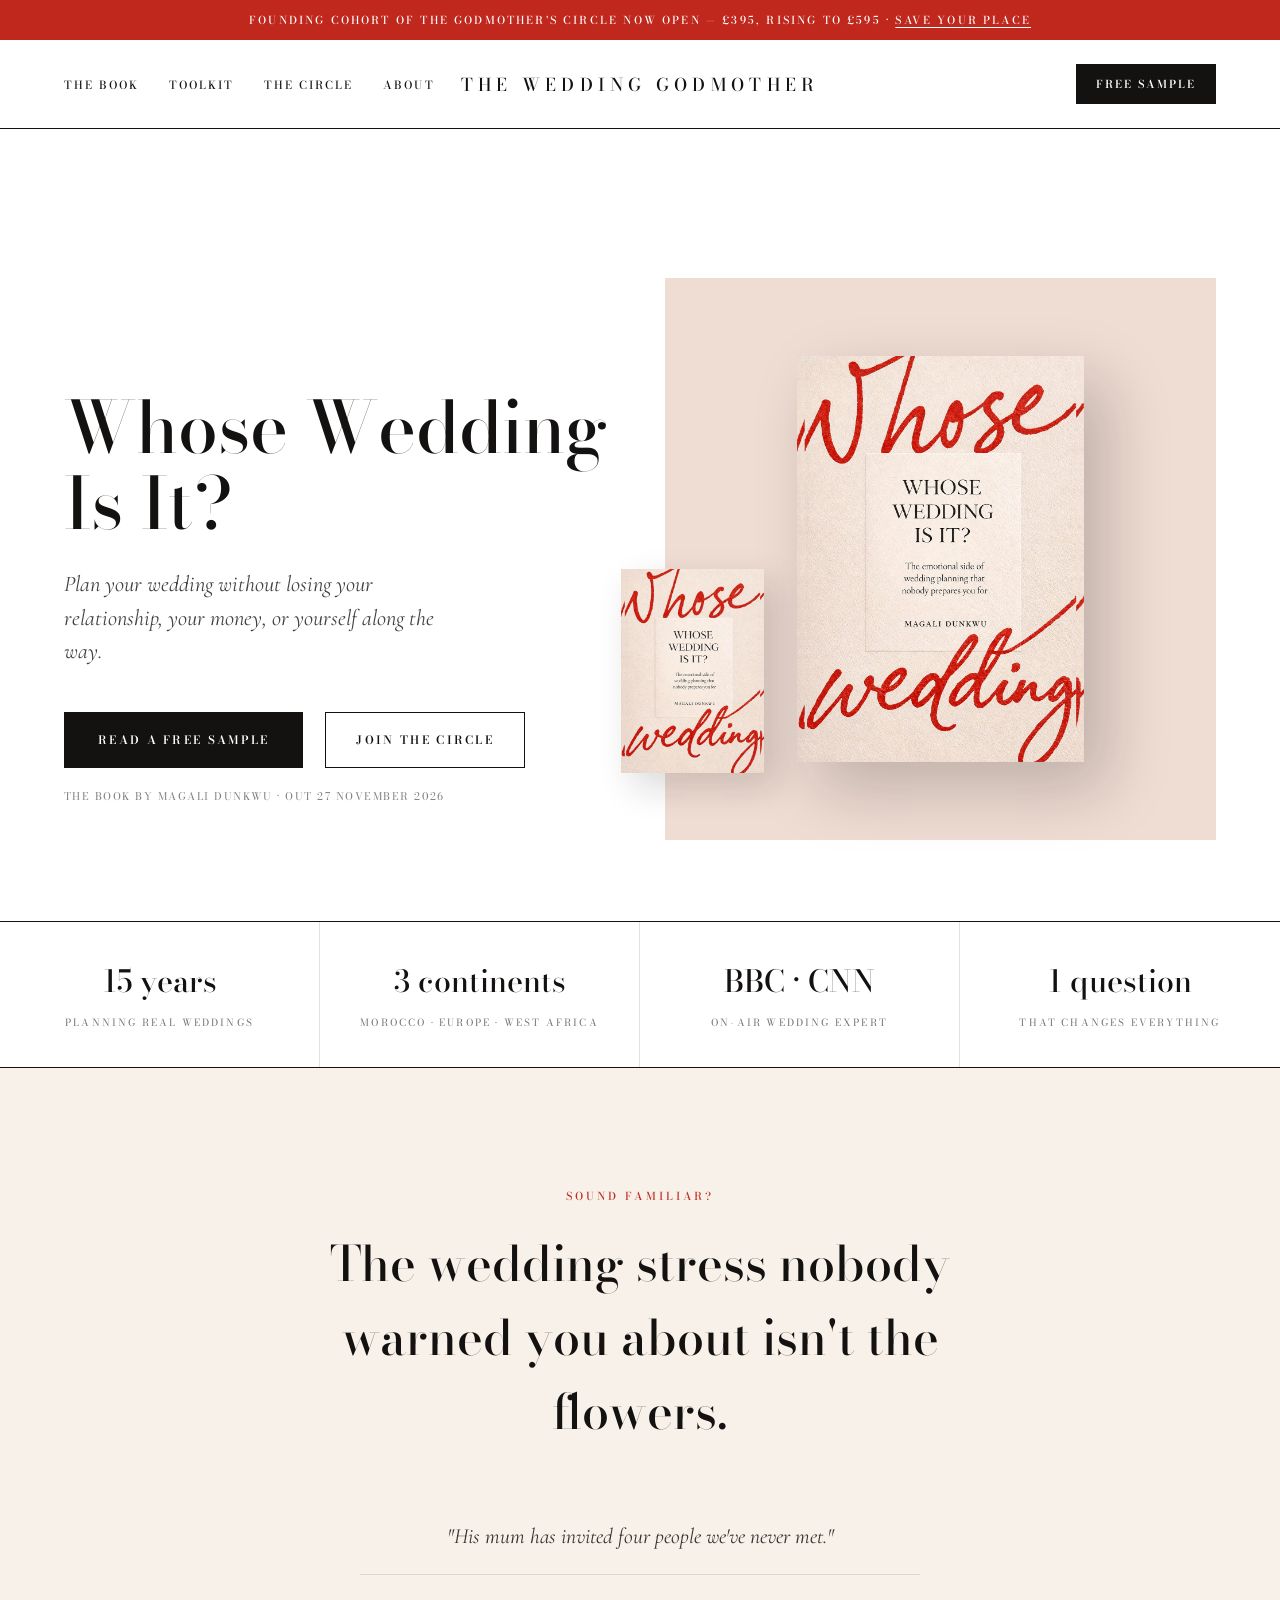
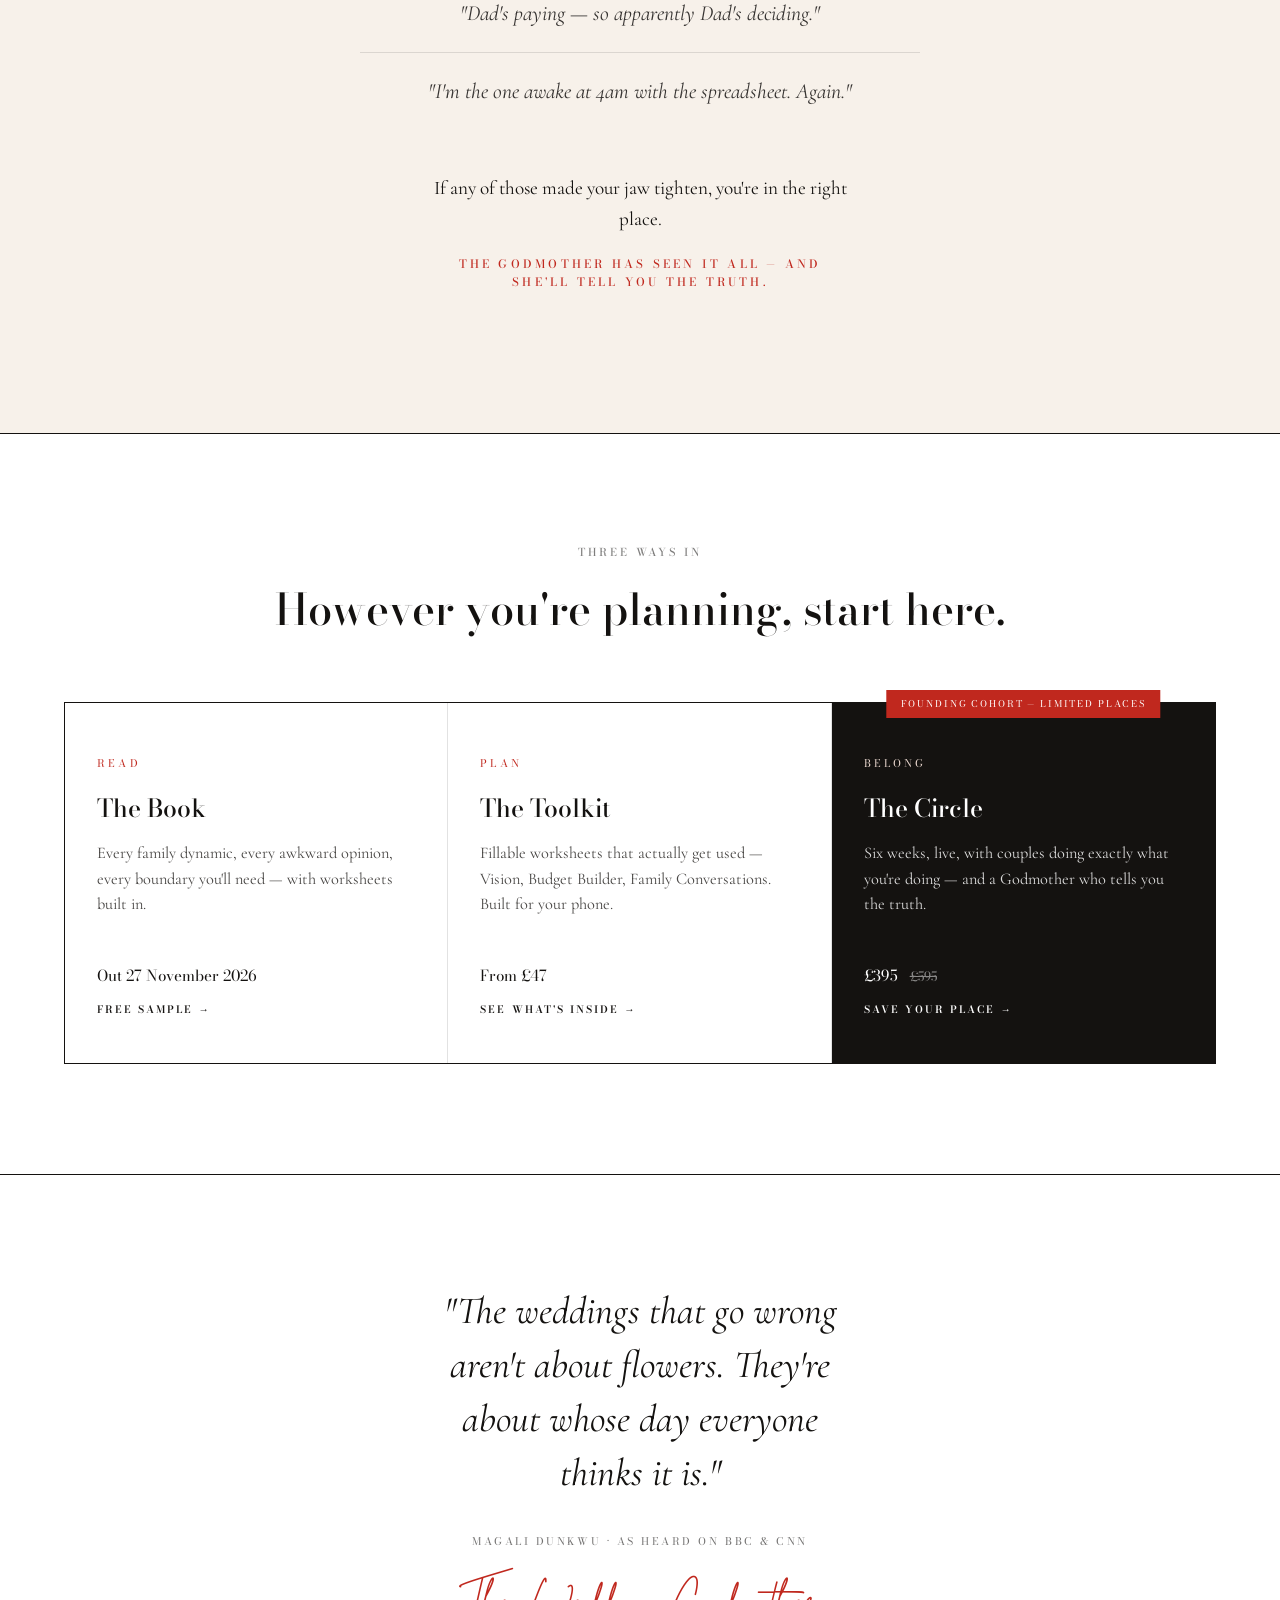
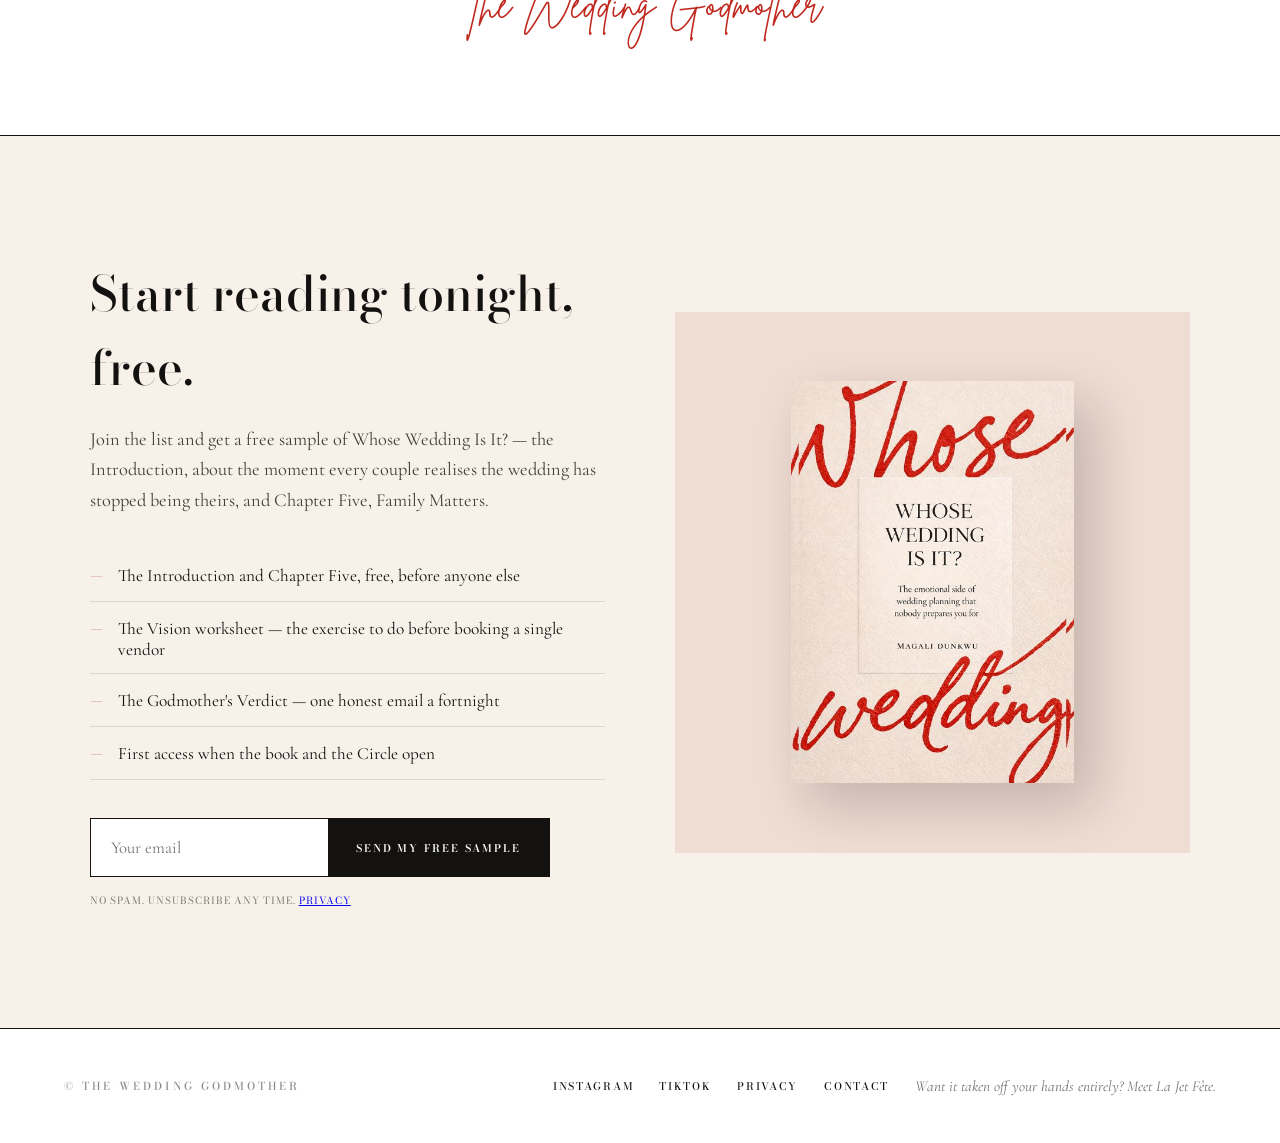
==== commit d66978c0: "Remove Tales from the Aisle for now, add @wedgodmother Instagram and TikTok, free sample wording Co-" ====
--- a/index.html
+++ b/index.html
@@ -21,18 +21,18 @@
 </div>
 <nav>
   <button class="hamburger" aria-label="Menu" onclick="document.getElementById('mm').classList.toggle('open')"><span></span><span></span><span></span></button>
-  <div class="nav-menu"><a href="/book/">The Book</a><a href="/toolkit/">Toolkit</a><a href="/circle/">The Circle</a><a href="/watch/">Watch</a><a href="/about/">About</a></div>
+  <div class="nav-menu"><a href="/book/">The Book</a><a href="/toolkit/">Toolkit</a><a href="/circle/">The Circle</a><a href="/about/">About</a></div>
   <a class="nav-mark" href="/">The Wedding Godmother</a>
-  <a class="nav-cta" href="/#capture">First chapter free</a>
+  <a class="nav-cta" href="/#capture">Free sample</a>
 </nav>
-<div class="mobile-menu" id="mm"><a href="/book/">The Book</a><a href="/toolkit/">Toolkit</a><a href="/circle/">The Circle</a><a href="/watch/">Watch</a><a href="/about/">About</a></div>
+<div class="mobile-menu" id="mm"><a href="/book/">The Book</a><a href="/toolkit/">Toolkit</a><a href="/circle/">The Circle</a><a href="/about/">About</a></div>
 
 <section class="hero" id="book">
   <div class="hero-copy">
     <h1 class="hero-title">Whose Wedding<br>Is It?</h1>
     <span class="hero-benefit">Plan your wedding without losing your relationship, your money, or yourself along the way.</span>
     <div class="hero-cta-row">
-      <a class="btn-solid" href="#capture">Read the first chapter free</a>
+      <a class="btn-solid" href="#capture">Read a free sample</a>
       <a class="btn-ghost" href="/circle/">Join the Circle</a>
     </div>
     <span class="hero-micro">The book by Magali Dunkwu · Out 27 November 2026</span>
@@ -65,7 +65,7 @@
 
 <section class="doors-wrap" id="doors">
   <div class="doors-head">
-    <span class="label">Four ways in</span>
+    <span class="label">Three ways in</span>
     <h2>However you're planning, start here.</h2>
   </div>
   <div class="doors">
@@ -74,7 +74,7 @@
       <h3>The Book</h3>
       <p>Every family dynamic, every awkward opinion, every boundary you'll need — with worksheets built in.</p>
       <span class="door-price">Out 27 November 2026</span>
-      <span class="door-cta">First chapter free →</span>
+      <span class="door-cta">Free sample →</span>
     </a>
     <a class="door" href="/toolkit/">
       <span class="door-verb">Plan</span>
@@ -91,42 +91,9 @@
       <span class="door-price"><span data-content="circle_price">£395</span> <s data-content="circle_price_old">£595</s></span>
       <span class="door-cta">Save your place →</span>
     </a>
-    <a class="door" href="/watch/">
-      <span class="door-verb">Watch</span>
-      <h3>Tales from the Aisle</h3>
-      <p>Sixty-second dramatised wedding dilemmas — every one ending on the only question that matters.</p>
-      <span class="door-price">Free · Fortnightly</span>
-      <span class="door-cta">Watch now →</span>
-    </a>
   </div>
 </section>
 
-<section class="watch" id="watch">
-  <div class="watch-head">
-    <h2>Tales from the Aisle</h2>
-    <p>Composite stories, real verdicts. New episode every fortnight — tag the person who needs to see it.</p>
-  </div>
-  <div class="episodes" data-episodes data-limit="3">
-    <a class="episode" href="/watch/">
-      <div class="episode-frame"><span class="ep-tag">Episode 01</span><span class="play">▶</span></div>
-      <h3>The Cheque</h3>
-      <span class="verdict">"A contribution is a gift. A budget line is a vote."</span>
-      <span class="ep-link">Struggling with this one? → The Budget Builder</span>
-    </a>
-    <a class="episode" href="/watch/">
-      <div class="episode-frame"><span class="ep-tag">Episode 02</span><span class="play">▶</span></div>
-      <h3>The Plus One War</h3>
-      <span class="verdict">"The guest list has two owners. Everyone else is a lobbyist."</span>
-      <span class="ep-link">Struggling with this one? → Family Conversations</span>
-    </a>
-    <a class="episode" href="/watch/">
-      <div class="episode-frame"><span class="ep-tag">Episode 03</span><span class="play">▶</span></div>
-      <h3>The Spreadsheet at 4am</h3>
-      <span class="verdict">"Coming soon."</span>
-      <span class="ep-link">Be first to watch → Join the list</span>
-    </a>
-  </div>
-</section>
 
 <section class="quote">
   <blockquote>"The weddings that go wrong aren't about flowers. They're about whose day everyone thinks it is."</blockquote>
@@ -138,9 +105,9 @@
   <div class="capture-grid">
     <div>
       <h2>Start reading tonight, free.</h2>
-      <p class="lead">Join the list and get the opening chapter of Whose Wedding Is It? straight to your inbox — the one about the moment every couple realises the wedding has stopped being theirs.</p>
+      <p class="lead">Join the list and get a free sample of Whose Wedding Is It? — the Introduction, about the moment every couple realises the wedding has stopped being theirs, and Chapter Five, Family Matters.</p>
       <ul class="capture-includes">
-        <li>The first chapter, free, before anyone else</li>
+        <li>The Introduction and Chapter Five, free, before anyone else</li>
         <li>The Vision worksheet — the exercise to do before booking a single vendor</li>
         <li>The Godmother's Verdict — one honest email a fortnight</li>
         <li>First access when the book and the Circle open</li>
@@ -148,7 +115,7 @@
       <form class="capture-form" name="chapter-signup" method="POST" data-netlify="true">
         <input type="hidden" name="form-name" value="chapter-signup">
         <input type="email" name="email" placeholder="Your email" aria-label="Email address" required>
-        <button type="submit" class="capture-btn">Send my chapter</button>
+        <button type="submit" class="capture-btn">Send my free sample</button>
       </form>
       <div class="capture-micro">No spam. Unsubscribe any time. <a href="/privacy/">Privacy</a></div>
     </div>
@@ -161,12 +128,13 @@
 <footer>
   <span class="label">© The Wedding Godmother</span>
   <div class="footer-links">
+    <a href="https://www.instagram.com/wedgodmother/" target="_blank" rel="noopener">Instagram</a>
+    <a href="https://www.tiktok.com/@wedgodmother" target="_blank" rel="noopener">TikTok</a>
     <a href="/privacy/">Privacy</a>
     <a href="/about/">Contact</a>
     <span class="footer-ljf">Want it taken off your hands entirely? Meet La Jet Fête.</span>
   </div>
 </footer>
-<script src="/js/episodes.js" defer></script>
 <script src="/js/site-content.js" defer></script>
 </body>
 </html>
--- a/styles.css
+++ b/styles.css
@@ -364,11 +364,11 @@
 
 .doors {
   display: grid;
-  grid-template-columns: repeat(4, 1fr);
+  grid-template-columns: repeat(3, 1fr);
   border: 1px solid var(--ink);
 }
 
-@media (max-width: 900px) { .doors { grid-template-columns: 1fr 1fr; } }
+@media (max-width: 900px) { .doors { grid-template-columns: 1fr; } }
 @media (max-width: 560px) { .doors { grid-template-columns: 1fr; } }
 
 .door {
